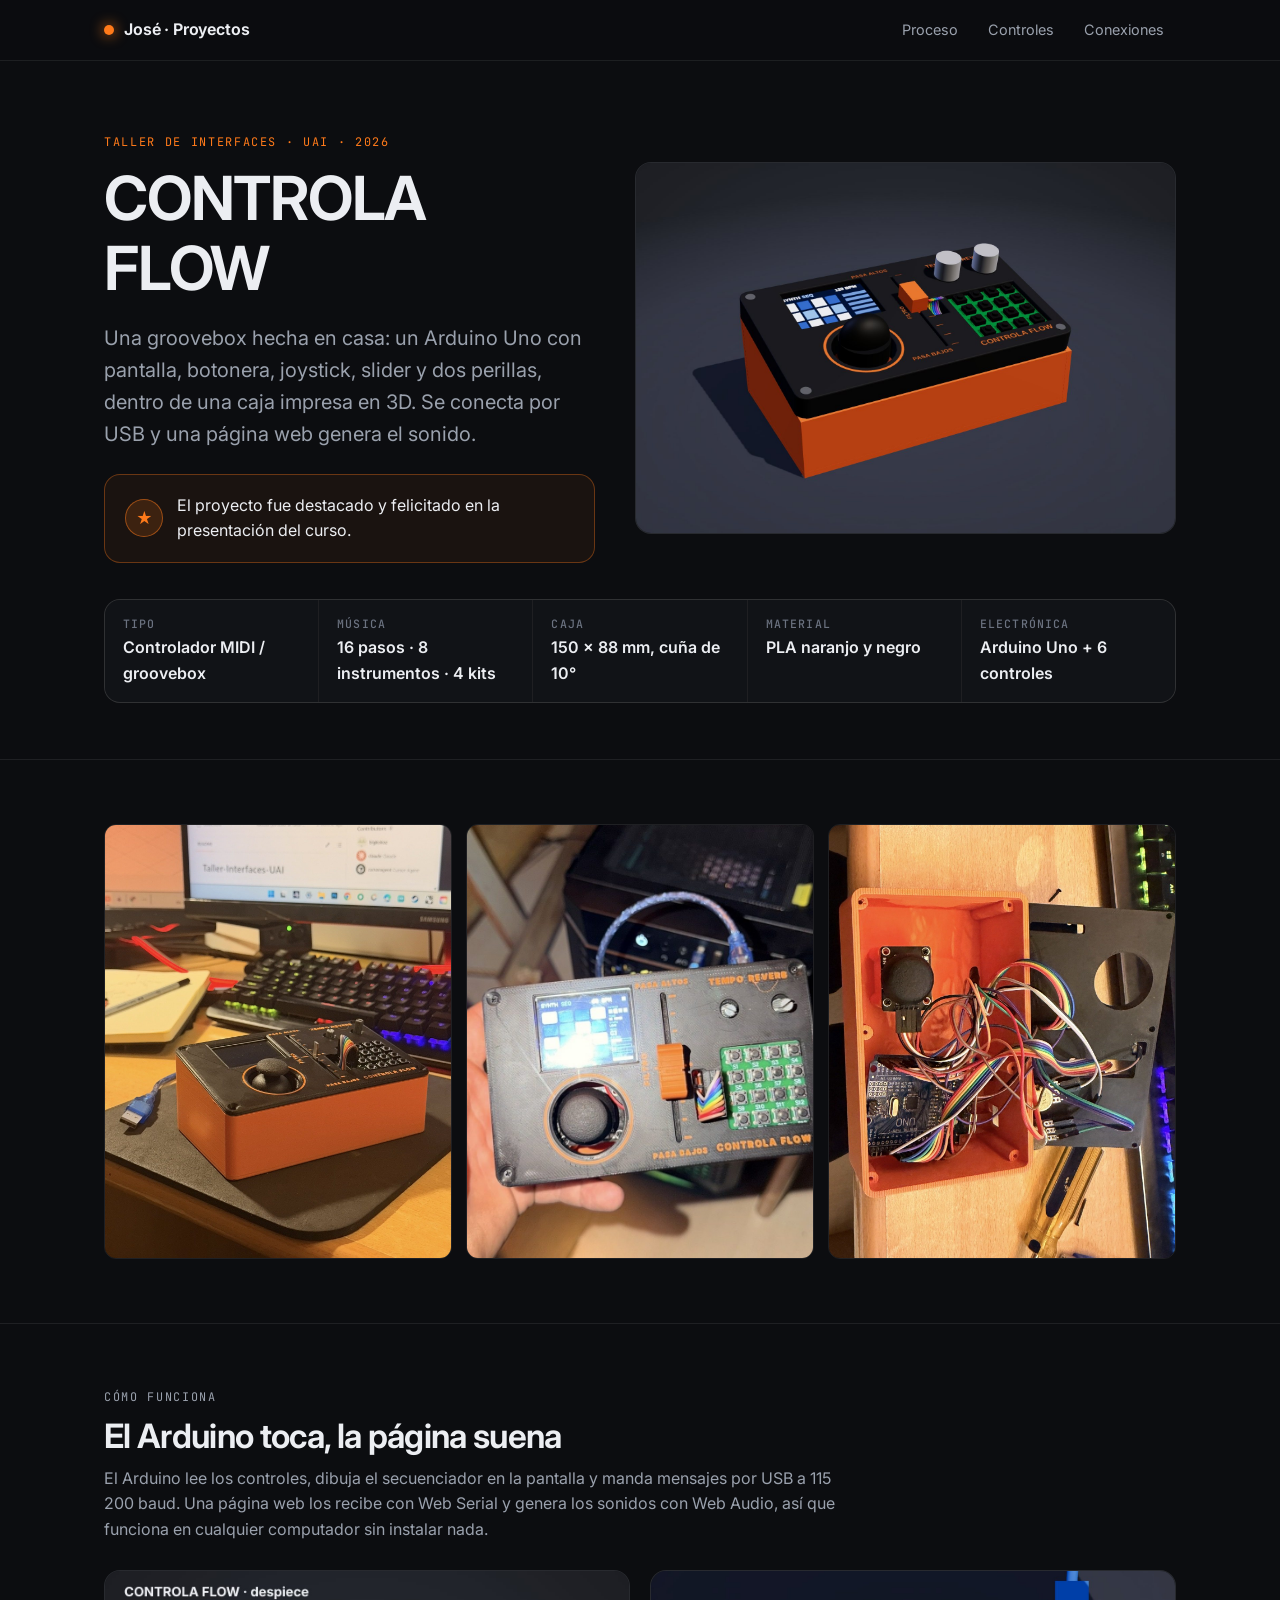
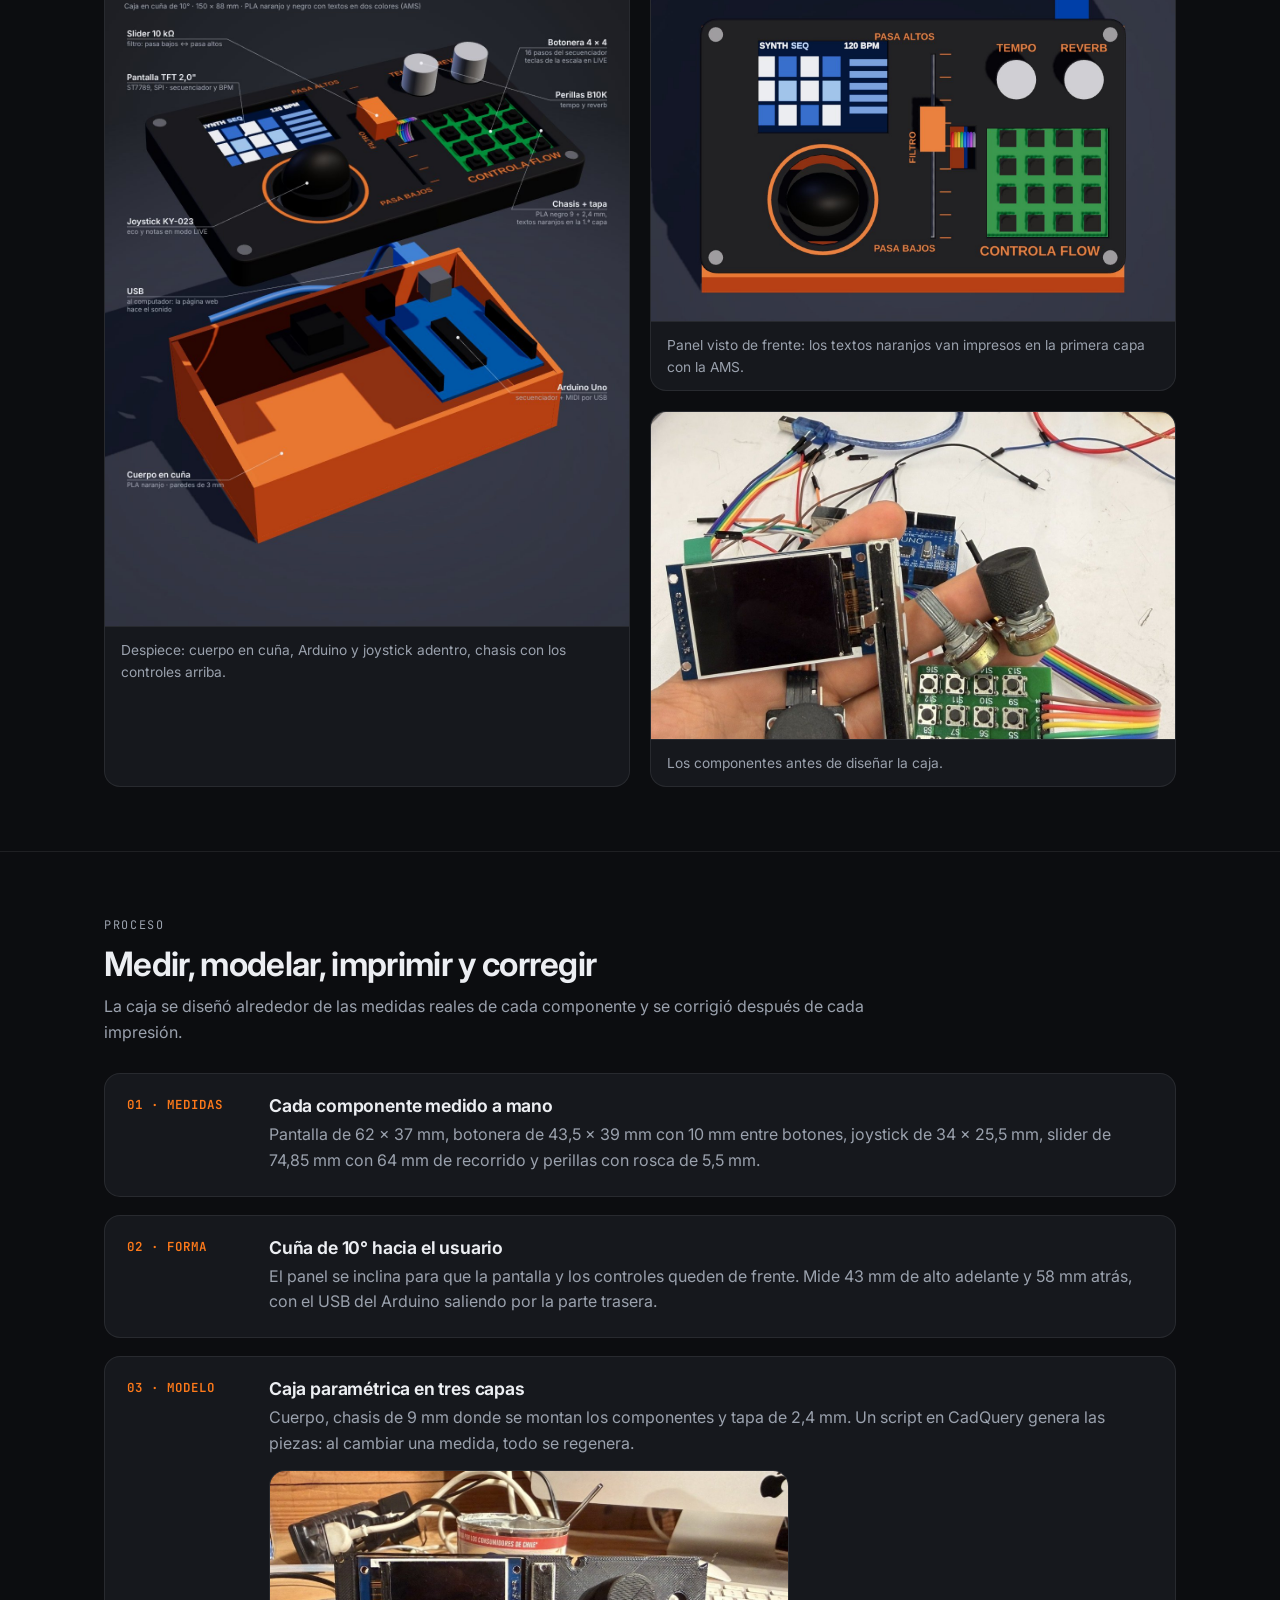
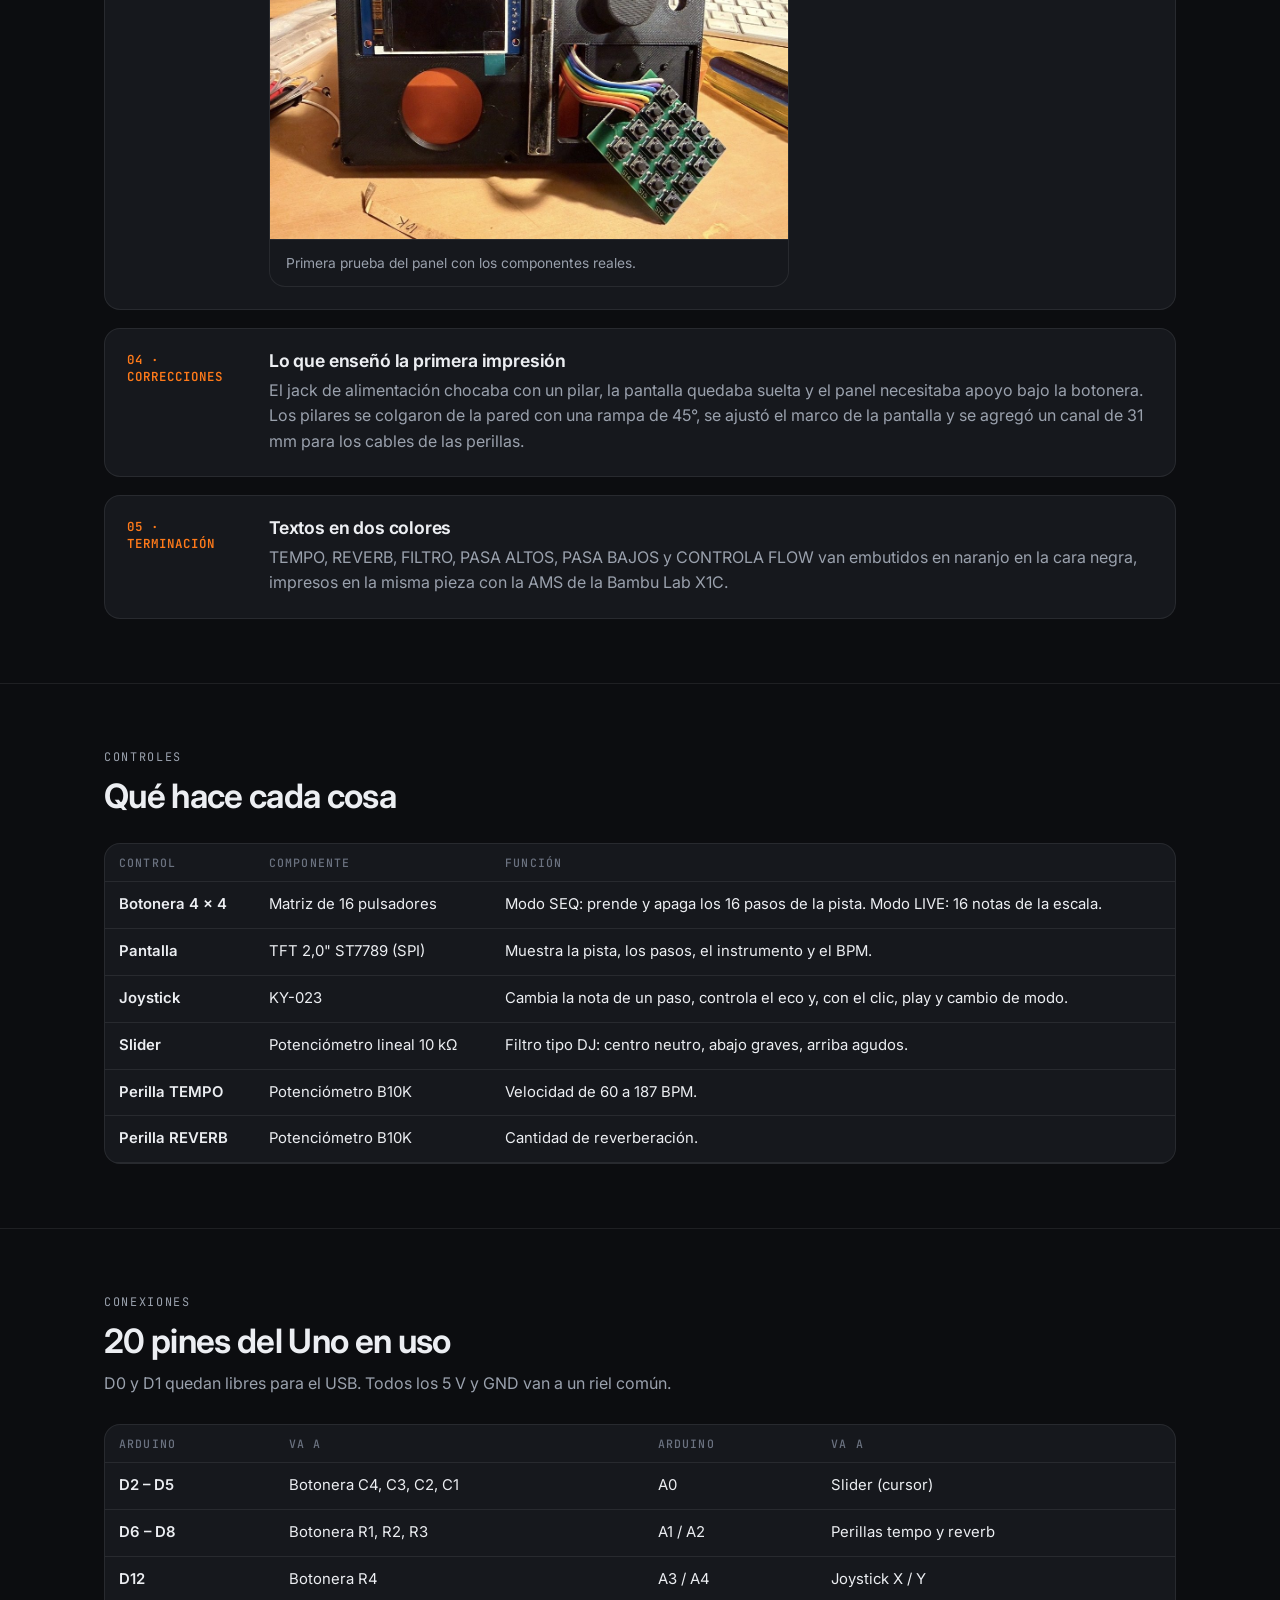
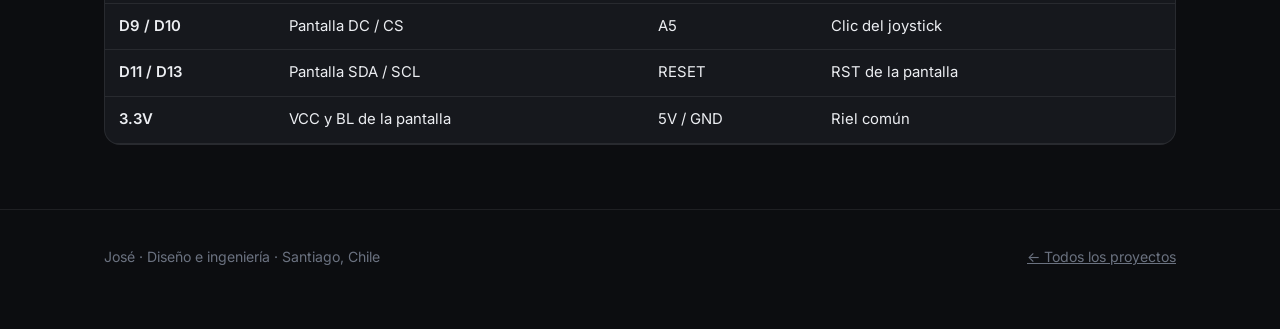
==== controla-flow/index.html @ fa1c3cf9 "Add files via upload" ====
<!DOCTYPE html>
<html lang="es">
<head>
<meta charset="UTF-8">
<meta name="viewport" content="width=device-width, initial-scale=1">
<title>CONTROLA FLOW · José</title>
<meta name="description" content="Groovebox casero con Arduino Uno: secuenciador de 16 pasos, pantalla, joystick, slider y perillas en una caja impresa en 3D.">
<meta property="og:title" content="CONTROLA FLOW">
<meta property="og:image" content="img/render_hero.jpg">
<link rel="preconnect" href="https://fonts.googleapis.com"><link rel="preconnect" href="https://fonts.gstatic.com" crossorigin>
<link href="https://fonts.googleapis.com/css2?family=Inter:wght@400;500;600;700&family=JetBrains+Mono:wght@400;500;600&display=swap" rel="stylesheet">
<link rel="stylesheet" href="../css/site.css">
<style>
  .hero-grid{display:grid;grid-template-columns:minmax(0,1fr) minmax(0,1.1fr);gap:40px;align-items:center}
  @media (max-width:900px){.hero-grid{grid-template-columns:minmax(0,1fr)}}
  .photos{display:grid;grid-template-columns:repeat(3,minmax(0,1fr));gap:14px}
  .photos img{border-radius:12px;border:1px solid var(--line);width:100%;height:100%;object-fit:cover;aspect-ratio:4/5}
  @media (max-width:760px){.photos{grid-template-columns:repeat(2,minmax(0,1fr))}}
  .award{display:flex;gap:14px;align-items:center}
  .award .dot{width:38px;height:38px;border-radius:50%;background:rgba(255,122,26,.15);border:1px solid rgba(255,122,26,.5);display:grid;place-items:center;color:var(--accent);font-weight:700;flex:none}
</style>
</head>
<body>
<header class="topbar">
  <div class="wrap">
    <a class="brand" href="../index.html"><span class="brand-dot"></span>José · Proyectos</a>
    <nav class="nav"><a href="#proceso">Proceso</a><a href="#controles">Controles</a><a href="#conexiones">Conexiones</a></nav>
  </div>
</header>

<main>
  <section class="hero">
    <div class="wrap hero-grid">
      <div>
        <p class="eyebrow">Taller de Interfaces · UAI · 2026</p>
        <h1 style="margin-top:12px">CONTROLA FLOW</h1>
        <p class="lead">Una groovebox hecha en casa: un Arduino Uno con pantalla, botonera, joystick, slider y dos perillas, dentro de una caja impresa en 3D. Se conecta por USB y una página web genera el sonido.</p>
        <div class="callout award" style="margin-top:24px"><span class="dot">★</span><p>El proyecto fue destacado y felicitado en la presentación del curso.</p></div>
      </div>
      <figure class="figure"><img src="img/render_hero.jpg" alt="Render de CONTROLA FLOW: caja naranja con panel negro, pantalla, joystick, slider, perillas y botonera" width="1600" height="1100"></figure>
    </div>
    <div class="wrap">
      <dl class="hero-meta">
        <div><dt>Tipo</dt><dd>Controlador MIDI / groovebox</dd></div>
        <div><dt>Música</dt><dd>16 pasos · 8 instrumentos · 4 kits</dd></div>
        <div><dt>Caja</dt><dd>150 × 88 mm, cuña de 10°</dd></div>
        <div><dt>Material</dt><dd>PLA naranjo y negro</dd></div>
        <div><dt>Electrónica</dt><dd>Arduino Uno + 6 controles</dd></div>
      </dl>
    </div>
  </section>

  <section class="section">
    <div class="wrap">
      <div class="photos">
        <img src="img/escritorio.jpg" alt="CONTROLA FLOW terminado sobre el escritorio" loading="lazy">
        <img src="img/armado.jpg" alt="Panel con la pantalla encendida mostrando el secuenciador" loading="lazy">
        <img src="img/interior.jpg" alt="Interior de la caja con el Arduino, el joystick y el cableado" loading="lazy">
      </div>
    </div>
  </section>

  <section class="section" id="funciona">
    <div class="wrap">
      <div class="section-head"><p class="eyebrow">Cómo funciona</p><h2>El Arduino toca, la página suena</h2>
        <p>El Arduino lee los controles, dibuja el secuenciador en la pantalla y manda mensajes por USB a 115 200 baud. Una página web los recibe con Web Serial y genera los sonidos con Web Audio, así que funciona en cualquier computador sin instalar nada.</p></div>
      <div class="grid-2">
        <figure class="figure"><img src="img/render_explode.jpg" alt="Despiece de CONTROLA FLOW con sus componentes" loading="lazy"><figcaption>Despiece: cuerpo en cuña, Arduino y joystick adentro, chasis con los controles arriba.</figcaption></figure>
        <div style="display:grid;gap:20px;align-content:start">
          <figure class="figure"><img src="img/render_top.jpg" alt="Vista superior del panel" loading="lazy"><figcaption>Panel visto de frente: los textos naranjos van impresos en la primera capa con la AMS.</figcaption></figure>
          <figure class="figure"><img src="img/componentes.jpg" alt="Componentes antes del montaje: pantalla, joystick, slider, perillas y botonera" loading="lazy" style="aspect-ratio:16/10;object-fit:cover"><figcaption>Los componentes antes de diseñar la caja.</figcaption></figure>
        </div>
      </div>
    </div>
  </section>

  <section class="section" id="proceso">
    <div class="wrap">
      <div class="section-head"><p class="eyebrow">Proceso</p><h2>Medir, modelar, imprimir y corregir</h2><p>La caja se diseñó alrededor de las medidas reales de cada componente y se corrigió después de cada impresión.</p></div>
      <div class="timeline">
        <div class="step"><span class="tag">01 · MEDIDAS</span><div><h3>Cada componente medido a mano</h3><p>Pantalla de 62 × 37 mm, botonera de 43,5 × 39 mm con 10 mm entre botones, joystick de 34 × 25,5 mm, slider de 74,85 mm con 64 mm de recorrido y perillas con rosca de 5,5 mm.</p></div></div>
        <div class="step"><span class="tag">02 · FORMA</span><div><h3>Cuña de 10° hacia el usuario</h3><p>El panel se inclina para que la pantalla y los controles queden de frente. Mide 43 mm de alto adelante y 58 mm atrás, con el USB del Arduino saliendo por la parte trasera.</p></div></div>
        <div class="step"><span class="tag">03 · MODELO</span><div><h3>Caja paramétrica en tres capas</h3><p>Cuerpo, chasis de 9 mm donde se montan los componentes y tapa de 2,4 mm. Un script en CadQuery genera las piezas: al cambiar una medida, todo se regenera.</p><figure class="figure" style="margin-top:14px;max-width:520px"><img src="img/panel_prueba.jpg" alt="Prueba del panel con la pantalla, el slider y la botonera" loading="lazy"><figcaption>Primera prueba del panel con los componentes reales.</figcaption></figure></div></div>
        <div class="step"><span class="tag">04 · CORRECCIONES</span><div><h3>Lo que enseñó la primera impresión</h3><p>El jack de alimentación chocaba con un pilar, la pantalla quedaba suelta y el panel necesitaba apoyo bajo la botonera. Los pilares se colgaron de la pared con una rampa de 45°, se ajustó el marco de la pantalla y se agregó un canal de 31 mm para los cables de las perillas.</p></div></div>
        <div class="step"><span class="tag">05 · TERMINACIÓN</span><div><h3>Textos en dos colores</h3><p>TEMPO, REVERB, FILTRO, PASA ALTOS, PASA BAJOS y CONTROLA FLOW van embutidos en naranjo en la cara negra, impresos en la misma pieza con la AMS de la Bambu Lab X1C.</p></div></div>
      </div>
    </div>
  </section>

  <section class="section" id="controles">
    <div class="wrap">
      <div class="section-head"><p class="eyebrow">Controles</p><h2>Qué hace cada cosa</h2></div>
      <div class="table-wrap"><table class="spec">
        <thead><tr><th>Control</th><th>Componente</th><th>Función</th></tr></thead>
        <tbody>
          <tr><td>Botonera 4 × 4</td><td>Matriz de 16 pulsadores</td><td>Modo SEQ: prende y apaga los 16 pasos de la pista. Modo LIVE: 16 notas de la escala.</td></tr>
          <tr><td>Pantalla</td><td>TFT 2,0" ST7789 (SPI)</td><td>Muestra la pista, los pasos, el instrumento y el BPM.</td></tr>
          <tr><td>Joystick</td><td>KY-023</td><td>Cambia la nota de un paso, controla el eco y, con el clic, play y cambio de modo.</td></tr>
          <tr><td>Slider</td><td>Potenciómetro lineal 10 kΩ</td><td>Filtro tipo DJ: centro neutro, abajo graves, arriba agudos.</td></tr>
          <tr><td>Perilla TEMPO</td><td>Potenciómetro B10K</td><td>Velocidad de 60 a 187 BPM.</td></tr>
          <tr><td>Perilla REVERB</td><td>Potenciómetro B10K</td><td>Cantidad de reverberación.</td></tr>
        </tbody>
      </table></div>
    </div>
  </section>

  <section class="section" id="conexiones">
    <div class="wrap">
      <div class="section-head"><p class="eyebrow">Conexiones</p><h2>20 pines del Uno en uso</h2><p>D0 y D1 quedan libres para el USB. Todos los 5 V y GND van a un riel común.</p></div>
      <div class="table-wrap"><table class="spec">
        <thead><tr><th>Arduino</th><th>Va a</th><th>Arduino</th><th>Va a</th></tr></thead>
        <tbody>
          <tr><td>D2 – D5</td><td>Botonera C4, C3, C2, C1</td><td>A0</td><td>Slider (cursor)</td></tr>
          <tr><td>D6 – D8</td><td>Botonera R1, R2, R3</td><td>A1 / A2</td><td>Perillas tempo y reverb</td></tr>
          <tr><td>D12</td><td>Botonera R4</td><td>A3 / A4</td><td>Joystick X / Y</td></tr>
          <tr><td>D9 / D10</td><td>Pantalla DC / CS</td><td>A5</td><td>Clic del joystick</td></tr>
          <tr><td>D11 / D13</td><td>Pantalla SDA / SCL</td><td>RESET</td><td>RST de la pantalla</td></tr>
          <tr><td>3.3V</td><td>VCC y BL de la pantalla</td><td>5V / GND</td><td>Riel común</td></tr>
        </tbody>
      </table></div>
    </div>
  </section>
</main>

<footer class="site-foot"><div class="wrap"><span>José · Diseño e ingeniería · Santiago, Chile</span><a href="../index.html">← Todos los proyectos</a></div></footer>
</body>
</html>
---- css/site.css ----
/* ============================================================
   Sistema visual común — portafolio, páginas de proyecto y apps
   ============================================================ */
:root{
  --bg:#0c0d10;
  --bg-2:#111317;
  --surface:#16181d;
  --surface-2:#1c1f26;
  --line:rgba(255,255,255,.08);
  --line-2:rgba(255,255,255,.14);
  --text:#eceef2;
  --muted:#9aa1ad;
  --faint:#6b7280;
  --accent:#ff7a1a;
  --accent-2:#ffb15c;
  --ok:#3ddc84;
  --warn:#ffb020;
  --radius:16px;
  --radius-sm:10px;
  --max:1120px;
  --font:'Inter', system-ui, -apple-system, 'Segoe UI', Roboto, sans-serif;
  --mono:'JetBrains Mono', ui-monospace, 'Cascadia Code', Consolas, monospace;
}
*{box-sizing:border-box}
html{scroll-behavior:smooth}
html,body{margin:0;padding:0}
body{background:var(--bg);color:var(--text);font-family:var(--font);font-size:16px;line-height:1.6;-webkit-font-smoothing:antialiased}
img{max-width:100%;display:block}
a{color:inherit}
::selection{background:var(--accent);color:#111}

.wrap{max-width:var(--max);margin:0 auto;padding:0 24px}
.eyebrow{font-family:var(--mono);font-size:.74rem;letter-spacing:.14em;text-transform:uppercase;color:var(--accent)}
.muted{color:var(--muted)}
h1,h2,h3{line-height:1.15;margin:0;font-weight:650;letter-spacing:-.02em}
h1{font-size:clamp(2.2rem,5.2vw,3.8rem)}
h2{font-size:clamp(1.5rem,3vw,2.1rem)}
h3{font-size:1.1rem;letter-spacing:-.01em}
p{margin:0}

/* ---------- barra superior ---------- */
.topbar{position:sticky;top:0;z-index:20;backdrop-filter:blur(12px);background:rgba(12,13,16,.72);border-bottom:1px solid var(--line)}
.topbar .wrap{display:flex;align-items:center;justify-content:space-between;height:60px;gap:16px}
.brand{display:flex;align-items:center;gap:10px;text-decoration:none;font-weight:650;letter-spacing:-.01em}
.brand-dot{width:10px;height:10px;border-radius:50%;background:var(--accent);box-shadow:0 0 14px var(--accent)}
.nav{display:flex;gap:6px;flex-wrap:wrap}
.nav a{text-decoration:none;color:var(--muted);font-size:.9rem;padding:6px 12px;border-radius:999px}
.nav a:hover,.nav a[aria-current="page"]{color:var(--text);background:var(--surface)}

/* ---------- botones ---------- */
.btn{display:inline-flex;align-items:center;justify-content:center;gap:8px;padding:11px 18px;border-radius:999px;border:1px solid var(--line-2);background:var(--surface);color:var(--text);font:600 .92rem var(--font);text-decoration:none;cursor:pointer;transition:background .15s,border-color .15s,transform .15s}
.btn:hover{background:var(--surface-2);border-color:rgba(255,255,255,.24)}
.btn:active{transform:translateY(1px)}
.btn.primary{background:var(--accent);border-color:var(--accent);color:#16110b}
.btn.primary:hover{background:var(--accent-2);border-color:var(--accent-2)}
.btn.small{padding:7px 12px;font-size:.82rem}
.btn[disabled]{opacity:.45;cursor:not-allowed}
.btn-row{display:flex;flex-wrap:wrap;gap:10px}

/* ---------- tarjetas y paneles ---------- */
.panel{background:var(--surface);border:1px solid var(--line);border-radius:var(--radius);padding:22px}
.chip{display:inline-block;font:500 .74rem var(--mono);color:var(--muted);border:1px solid var(--line-2);border-radius:999px;padding:3px 10px}
.chips{display:flex;flex-wrap:wrap;gap:6px}

/* ---------- secciones de páginas de proyecto ---------- */
.hero{padding:72px 0 40px}
.hero .lead{font-size:clamp(1.05rem,2vw,1.25rem);color:var(--muted);max-width:720px;margin-top:18px}
.hero-meta{display:grid;grid-template-columns:repeat(auto-fit,minmax(150px,1fr));gap:1px;background:var(--line);border:1px solid var(--line);border-radius:var(--radius);overflow:hidden;margin-top:36px}
.hero-meta div{background:var(--bg-2);padding:16px 18px}
.hero-meta dt{font:500 .72rem var(--mono);letter-spacing:.1em;text-transform:uppercase;color:var(--faint)}
.hero-meta dd{margin:4px 0 0;font-weight:600}
.section{padding:64px 0;border-top:1px solid var(--line)}
.section-head{display:grid;grid-template-columns:minmax(0,1fr);gap:10px;margin-bottom:28px;max-width:760px}
.section-head p{color:var(--muted)}
.figure{margin:0;background:var(--surface);border:1px solid var(--line);border-radius:var(--radius);overflow:hidden}
.figure img{width:100%;height:auto}
.figure figcaption{padding:12px 16px;font-size:.86rem;color:var(--muted);border-top:1px solid var(--line)}
.grid-2{display:grid;grid-template-columns:repeat(2,minmax(0,1fr));gap:20px}
.grid-3{display:grid;grid-template-columns:repeat(3,minmax(0,1fr));gap:20px}
@media (max-width:860px){.grid-2,.grid-3{grid-template-columns:minmax(0,1fr)}}
.facts{list-style:none;margin:0;padding:0;display:grid;gap:12px}
.facts li{display:grid;grid-template-columns:28px minmax(0,1fr);gap:10px;align-items:start}
.facts li::before{content:counter(f);counter-increment:f;font:600 .78rem var(--mono);color:var(--accent);border:1px solid rgba(255,122,26,.4);border-radius:8px;height:24px;display:grid;place-items:center}
.facts{counter-reset:f}
.timeline{display:grid;gap:18px}
.step{display:grid;grid-template-columns:120px minmax(0,1fr);gap:22px;padding:22px;background:var(--surface);border:1px solid var(--line);border-radius:var(--radius)}
.step .tag{font:600 .78rem var(--mono);color:var(--accent);letter-spacing:.08em}
.step h3{margin-bottom:6px}
.step p{color:var(--muted)}
@media (max-width:700px){.step{grid-template-columns:minmax(0,1fr)}}
table.spec{width:100%;border-collapse:collapse;font-size:.93rem}
table.spec th,table.spec td{text-align:left;padding:11px 14px;border-bottom:1px solid var(--line);vertical-align:top}
table.spec th{font:500 .72rem var(--mono);letter-spacing:.1em;text-transform:uppercase;color:var(--faint)}
table.spec td:first-child{font-weight:600;white-space:nowrap}
.table-wrap{overflow-x:auto;border:1px solid var(--line);border-radius:var(--radius);background:var(--surface)}
code,kbd{font-family:var(--mono);font-size:.86em;background:var(--surface-2);border:1px solid var(--line);border-radius:6px;padding:1px 6px}
pre{font-family:var(--mono);font-size:.82rem;background:var(--bg-2);border:1px solid var(--line);border-radius:var(--radius-sm);padding:16px;overflow-x:auto;line-height:1.5;margin:0}
.callout{border:1px solid rgba(255,122,26,.35);background:rgba(255,122,26,.06);border-radius:var(--radius);padding:18px 20px}
footer.site-foot{border-top:1px solid var(--line);padding:36px 0 60px;color:var(--faint);font-size:.88rem}
footer.site-foot .wrap{display:flex;justify-content:space-between;gap:16px;flex-wrap:wrap}

@media print{
  .topbar,.no-print{display:none!important}
  body{background:#fff;color:#111}
  .panel,.figure,.step,.table-wrap{background:#fff;border-color:#ddd}
  .muted,.section-head p,.step p{color:#444}
  .section{break-inside:avoid;padding:28px 0}
}
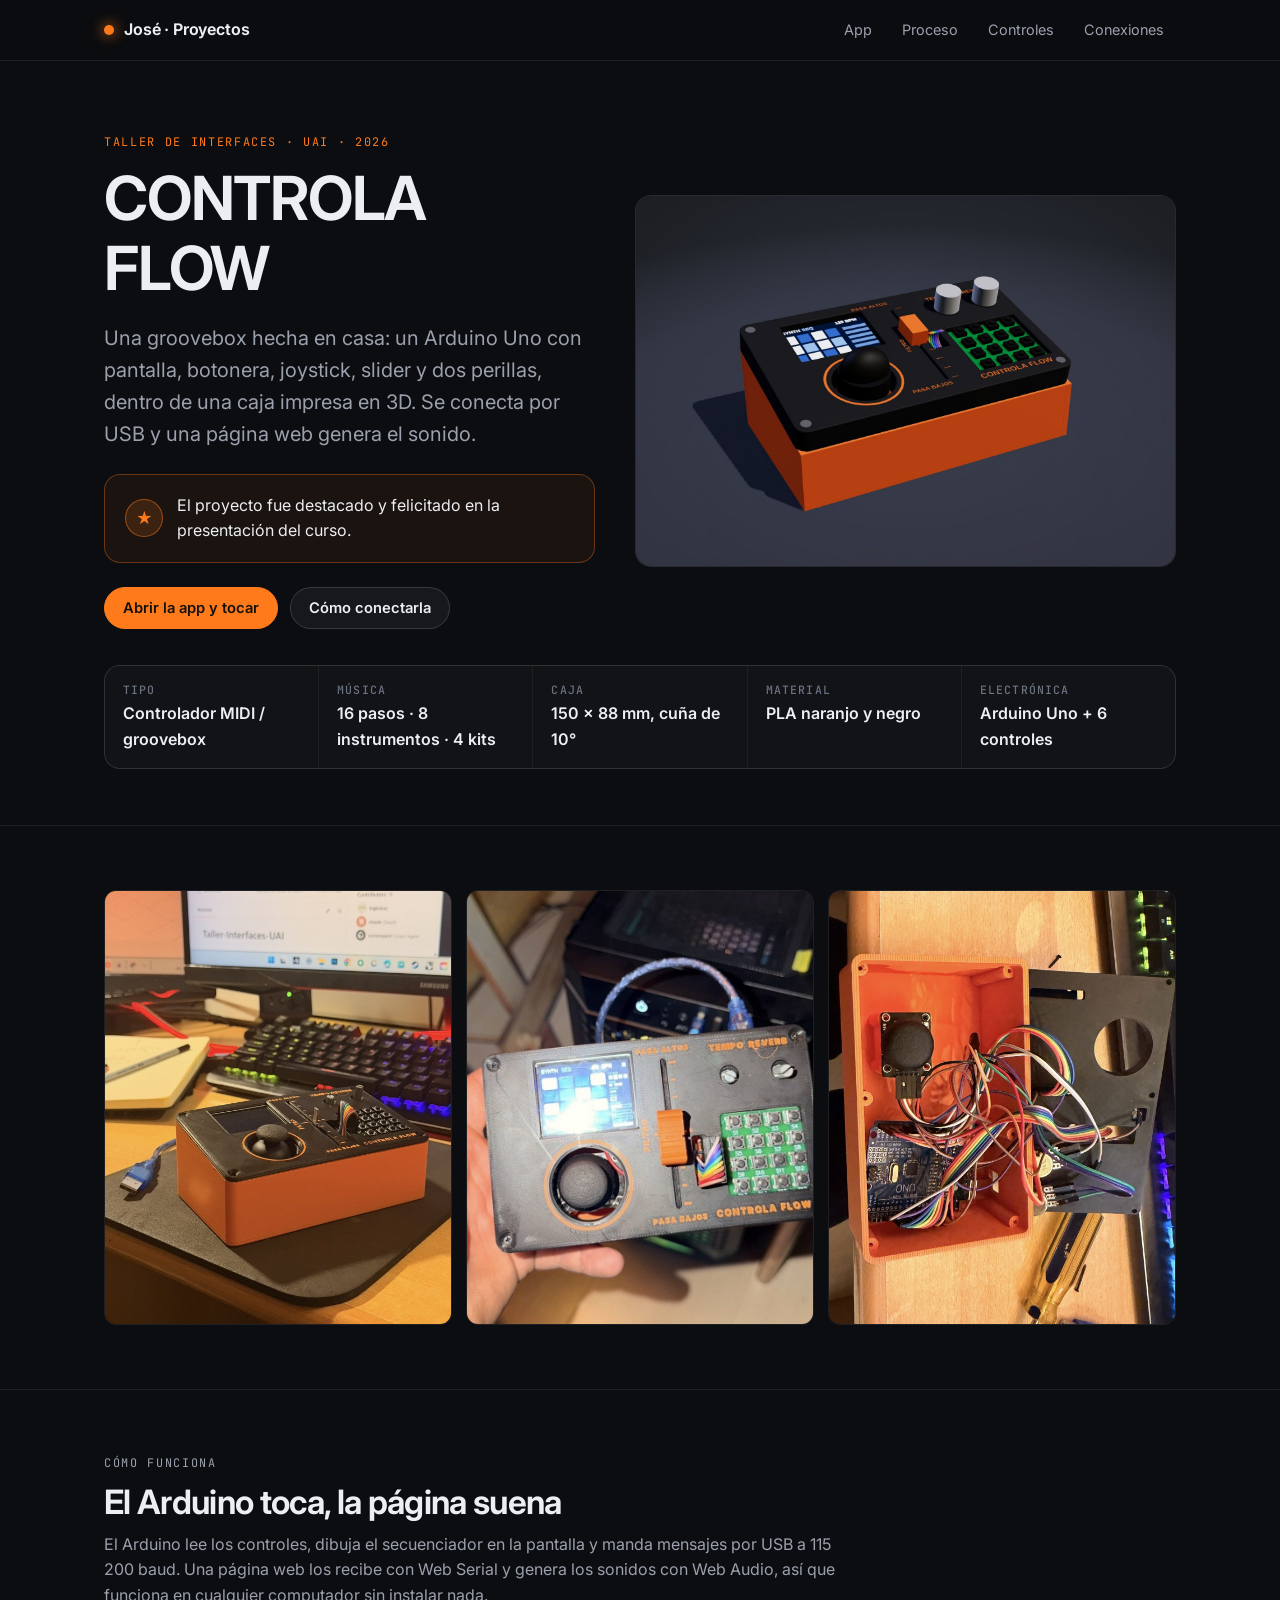
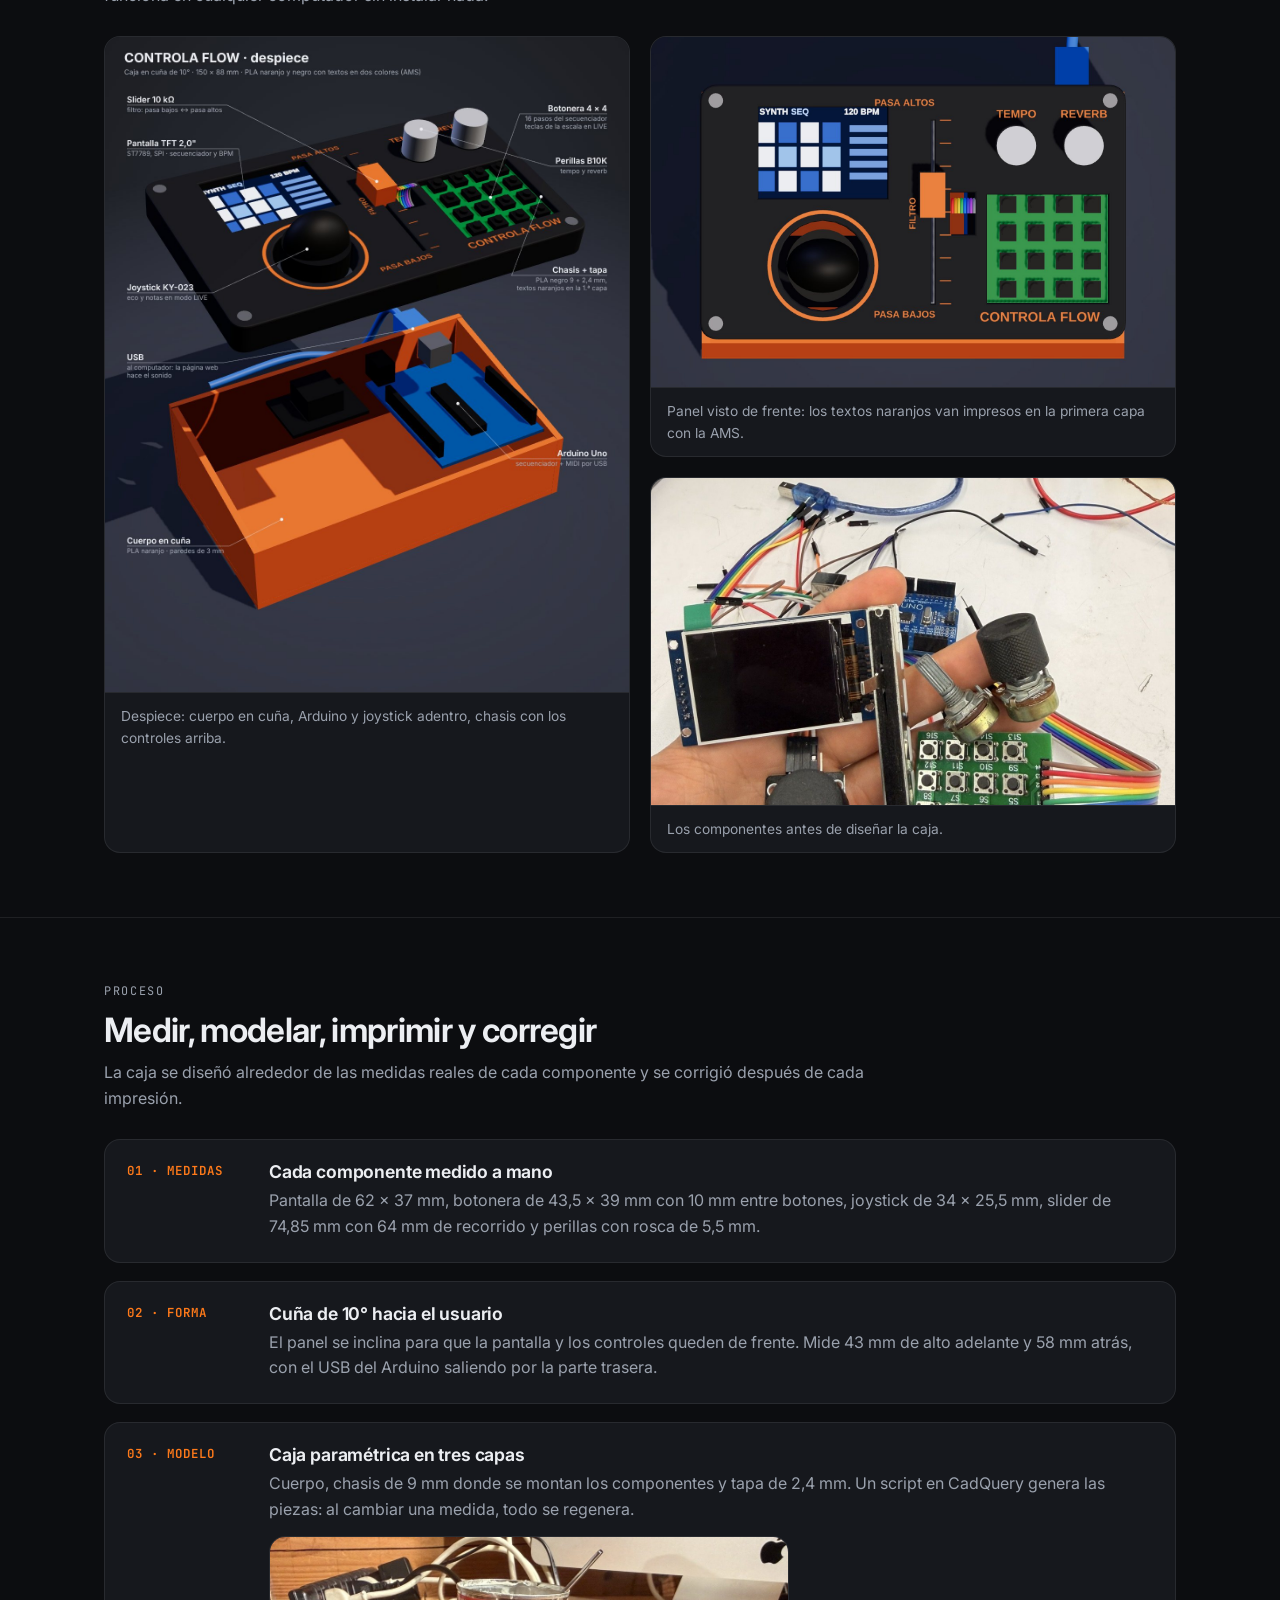
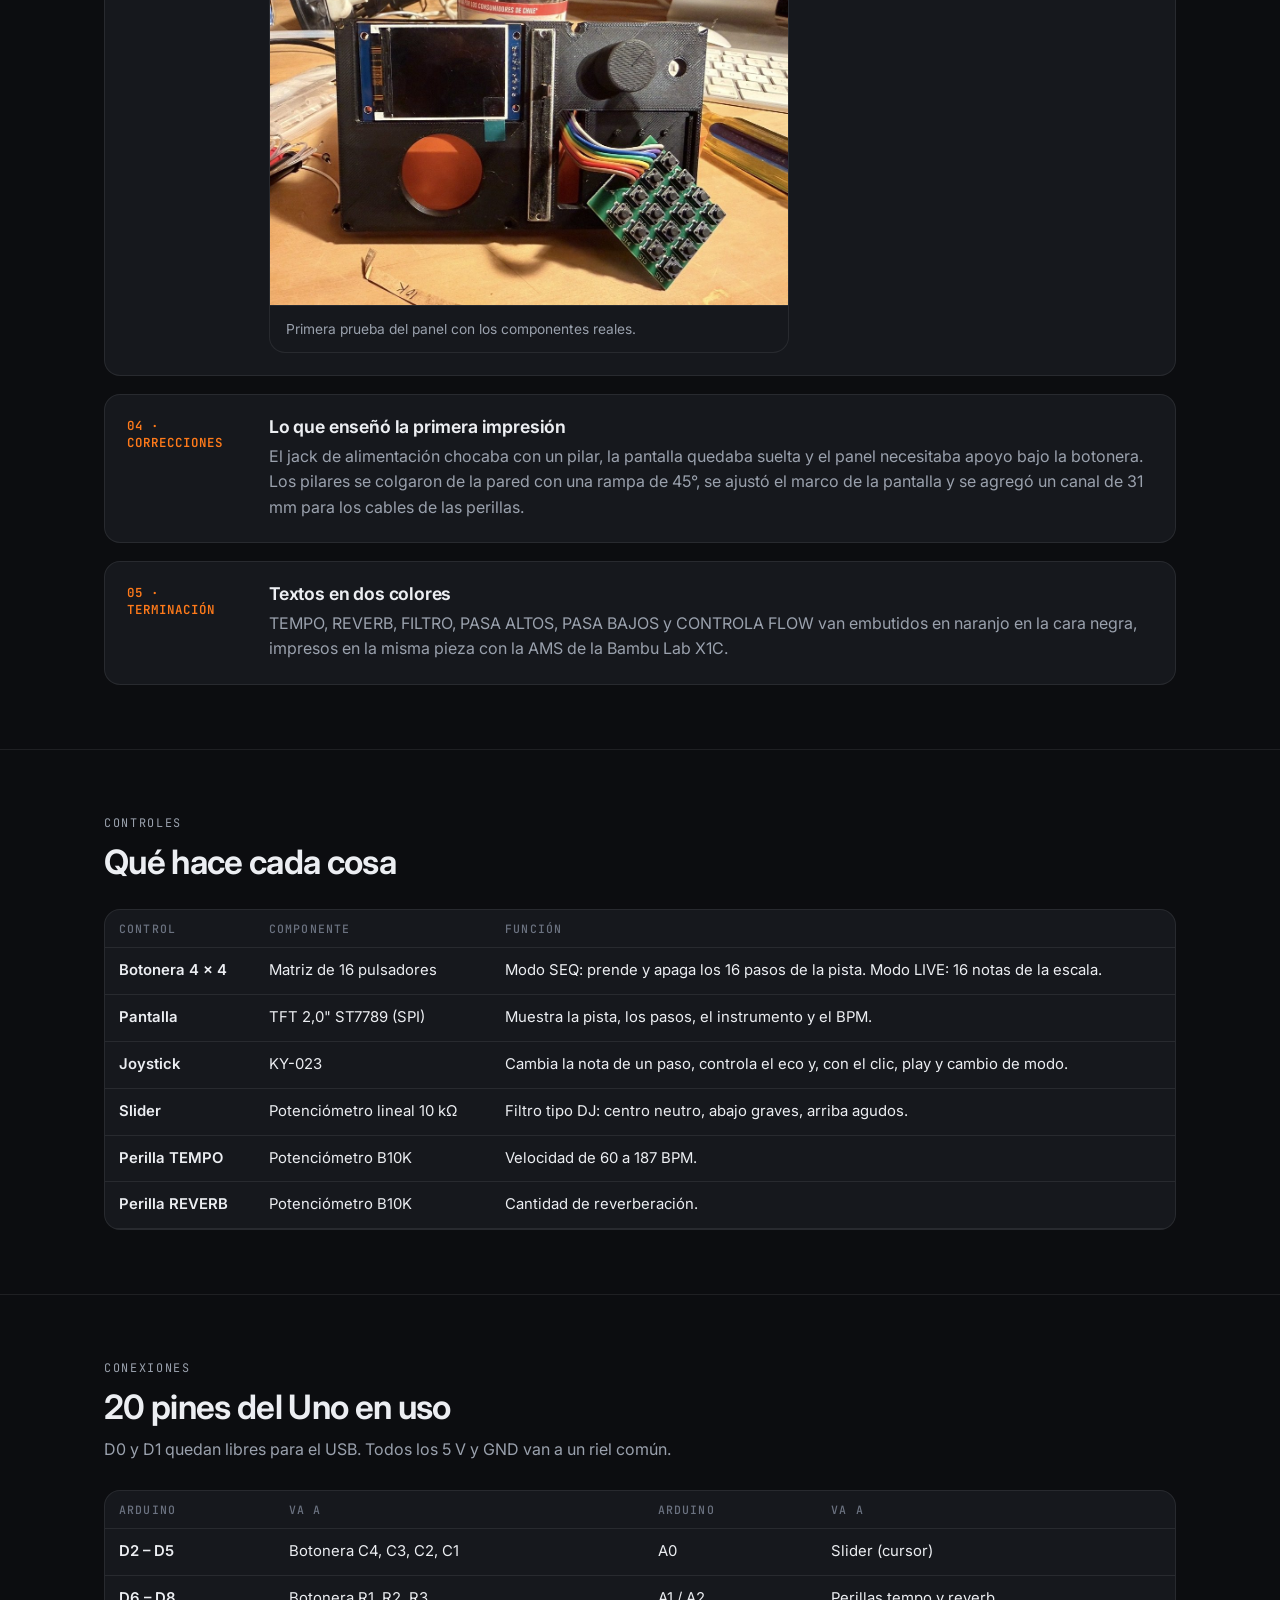
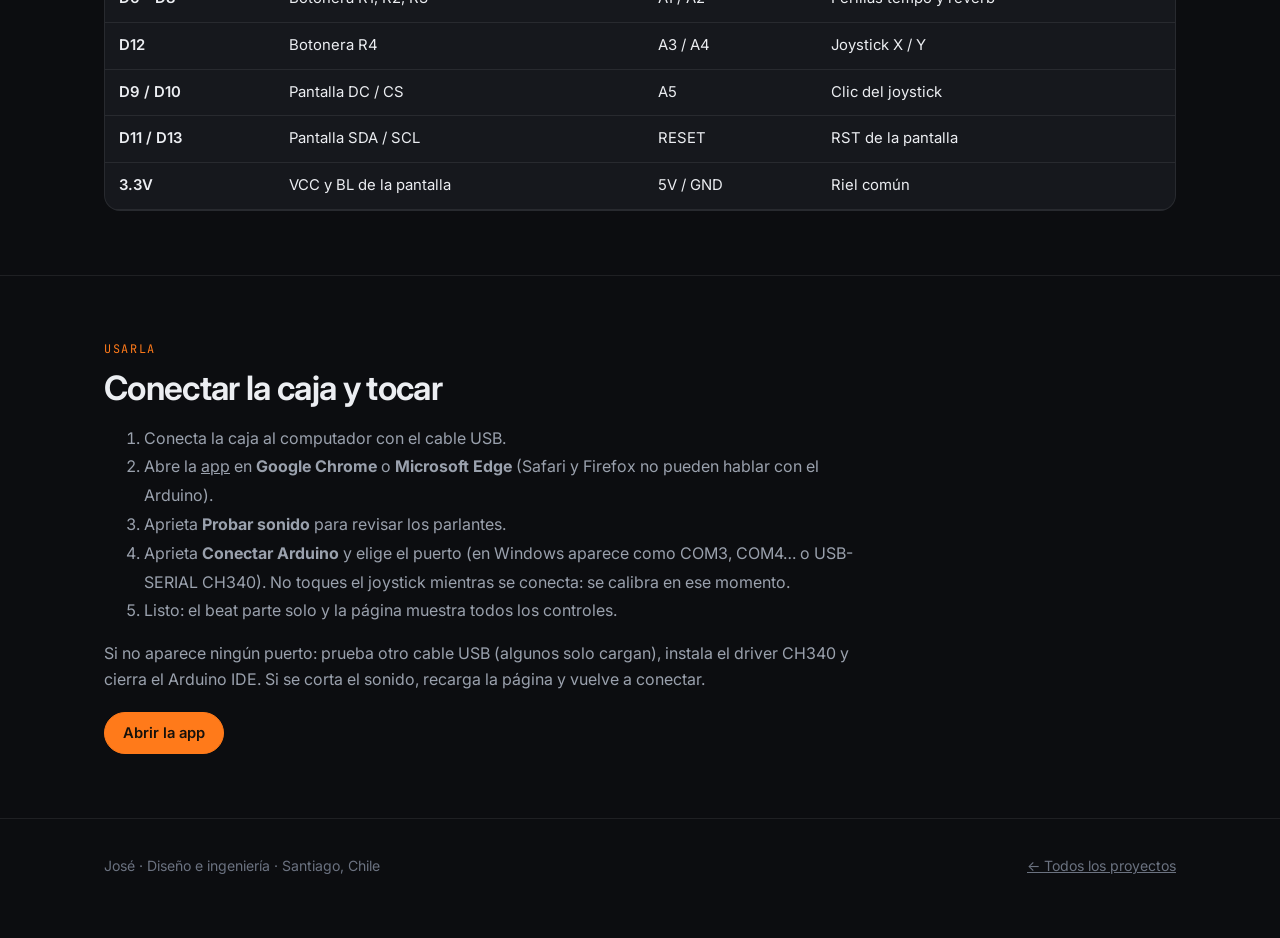
==== commit f2e55fa2: "Add files via upload" ====
--- a/controla-flow/index.html
+++ b/controla-flow/index.html
@@ -24,7 +24,7 @@
 <header class="topbar">
   <div class="wrap">
     <a class="brand" href="../index.html"><span class="brand-dot"></span>José · Proyectos</a>
-    <nav class="nav"><a href="#proceso">Proceso</a><a href="#controles">Controles</a><a href="#conexiones">Conexiones</a></nav>
+    <nav class="nav"><a href="app.html">App</a><a href="#proceso">Proceso</a><a href="#controles">Controles</a><a href="#conexiones">Conexiones</a></nav>
   </div>
 </header>
 
@@ -36,6 +36,10 @@
         <h1 style="margin-top:12px">CONTROLA FLOW</h1>
         <p class="lead">Una groovebox hecha en casa: un Arduino Uno con pantalla, botonera, joystick, slider y dos perillas, dentro de una caja impresa en 3D. Se conecta por USB y una página web genera el sonido.</p>
         <div class="callout award" style="margin-top:24px"><span class="dot">★</span><p>El proyecto fue destacado y felicitado en la presentación del curso.</p></div>
+        <div style="display:flex;gap:12px;flex-wrap:wrap;margin-top:24px">
+          <a class="btn primary" href="app.html">Abrir la app y tocar</a>
+          <a class="btn" href="#usar">Cómo conectarla</a>
+        </div>
       </div>
       <figure class="figure"><img src="img/render_hero.jpg" alt="Render de CONTROLA FLOW: caja naranja con panel negro, pantalla, joystick, slider, perillas y botonera" width="1600" height="1100"></figure>
     </div>
@@ -120,6 +124,21 @@
       </table></div>
     </div>
   </section>
+<section class="section" id="usar">
+    <div class="wrap">
+      <p class="eyebrow">Usarla</p>
+      <h2 style="margin-top:10px">Conectar la caja y tocar</h2>
+      <ol class="muted" style="line-height:1.8;max-width:760px;margin-top:16px">
+        <li>Conecta la caja al computador con el cable USB.</li>
+        <li>Abre la <a href="app.html">app</a> en <b>Google Chrome</b> o <b>Microsoft Edge</b> (Safari y Firefox no pueden hablar con el Arduino).</li>
+        <li>Aprieta <b>Probar sonido</b> para revisar los parlantes.</li>
+        <li>Aprieta <b>Conectar Arduino</b> y elige el puerto (en Windows aparece como COM3, COM4… o USB-SERIAL CH340). No toques el joystick mientras se conecta: se calibra en ese momento.</li>
+        <li>Listo: el beat parte solo y la página muestra todos los controles.</li>
+      </ol>
+      <p class="muted" style="margin-top:14px;max-width:760px">Si no aparece ningún puerto: prueba otro cable USB (algunos solo cargan), instala el driver CH340 y cierra el Arduino IDE. Si se corta el sonido, recarga la página y vuelve a conectar.</p>
+      <a class="btn primary" href="app.html" style="margin-top:20px;display:inline-block">Abrir la app</a>
+    </div>
+  </section>
 </main>
 
 <footer class="site-foot"><div class="wrap"><span>José · Diseño e ingeniería · Santiago, Chile</span><a href="../index.html">← Todos los proyectos</a></div></footer>
